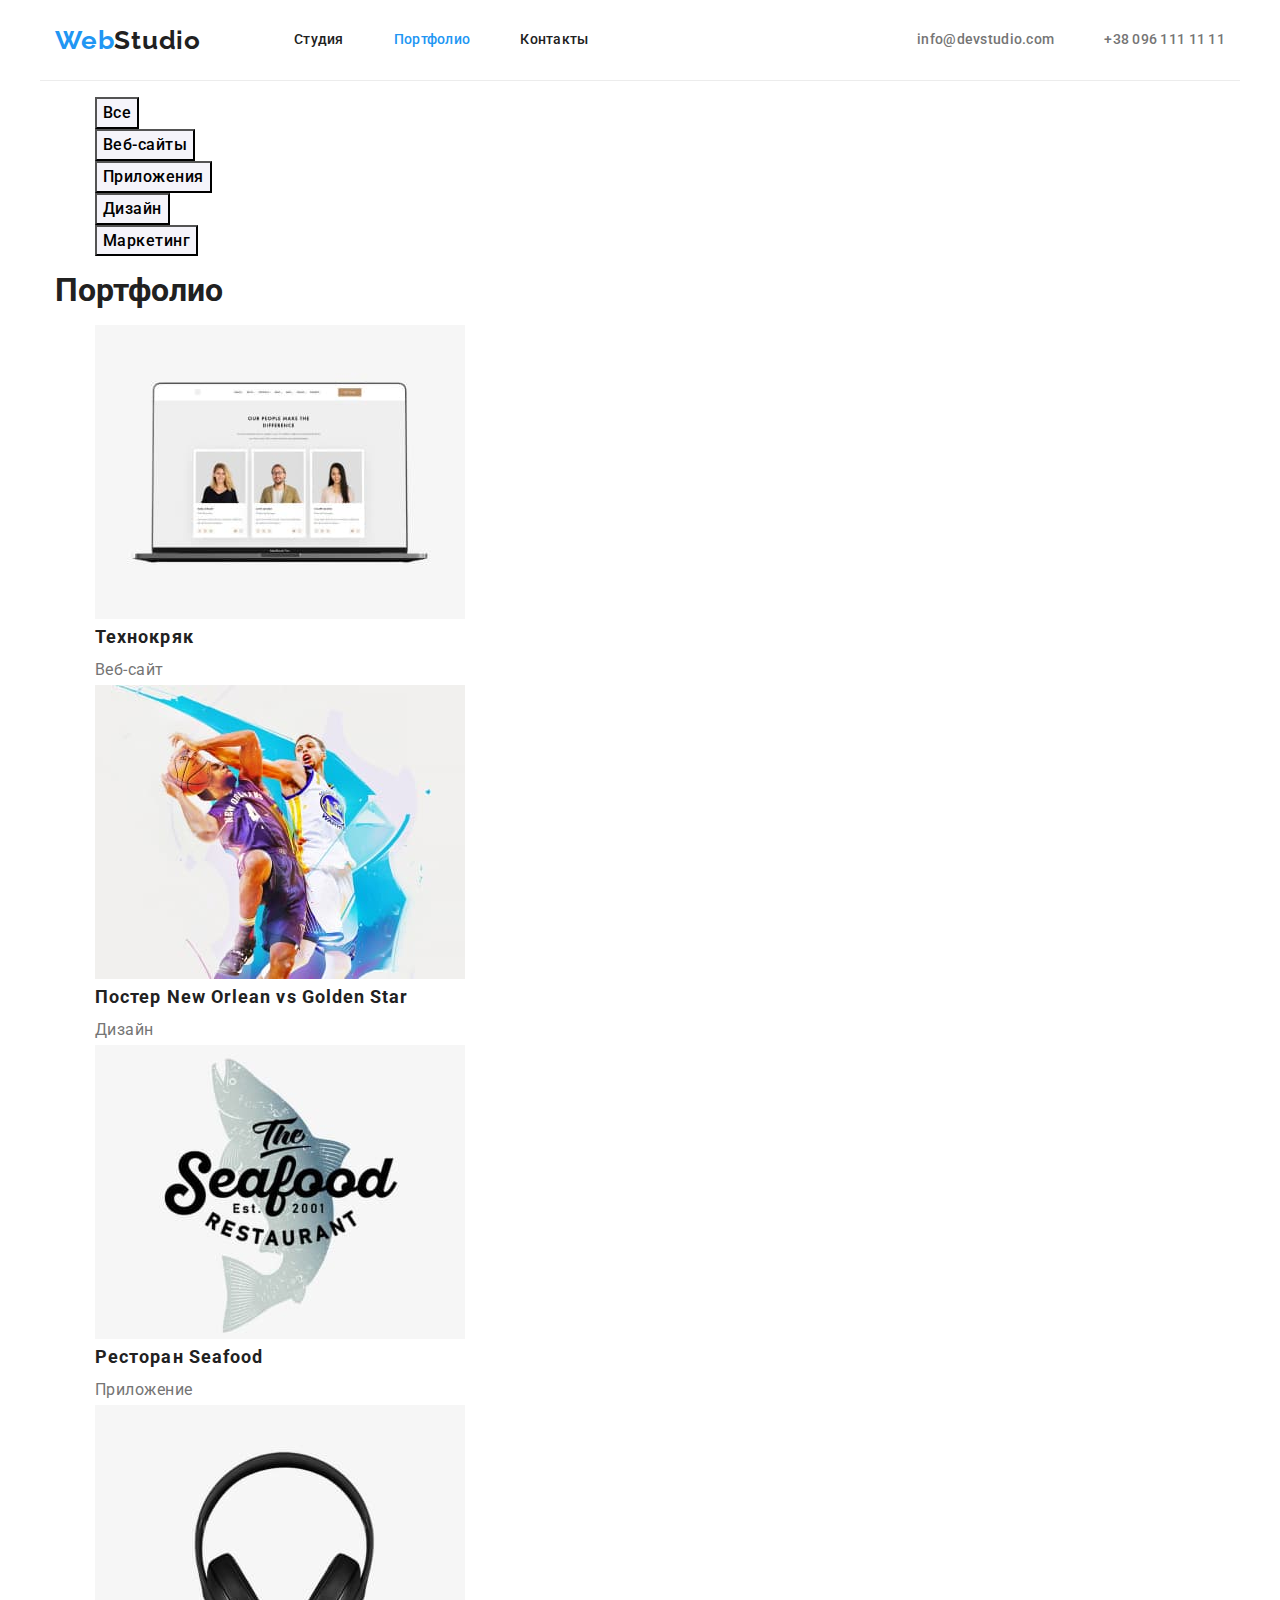
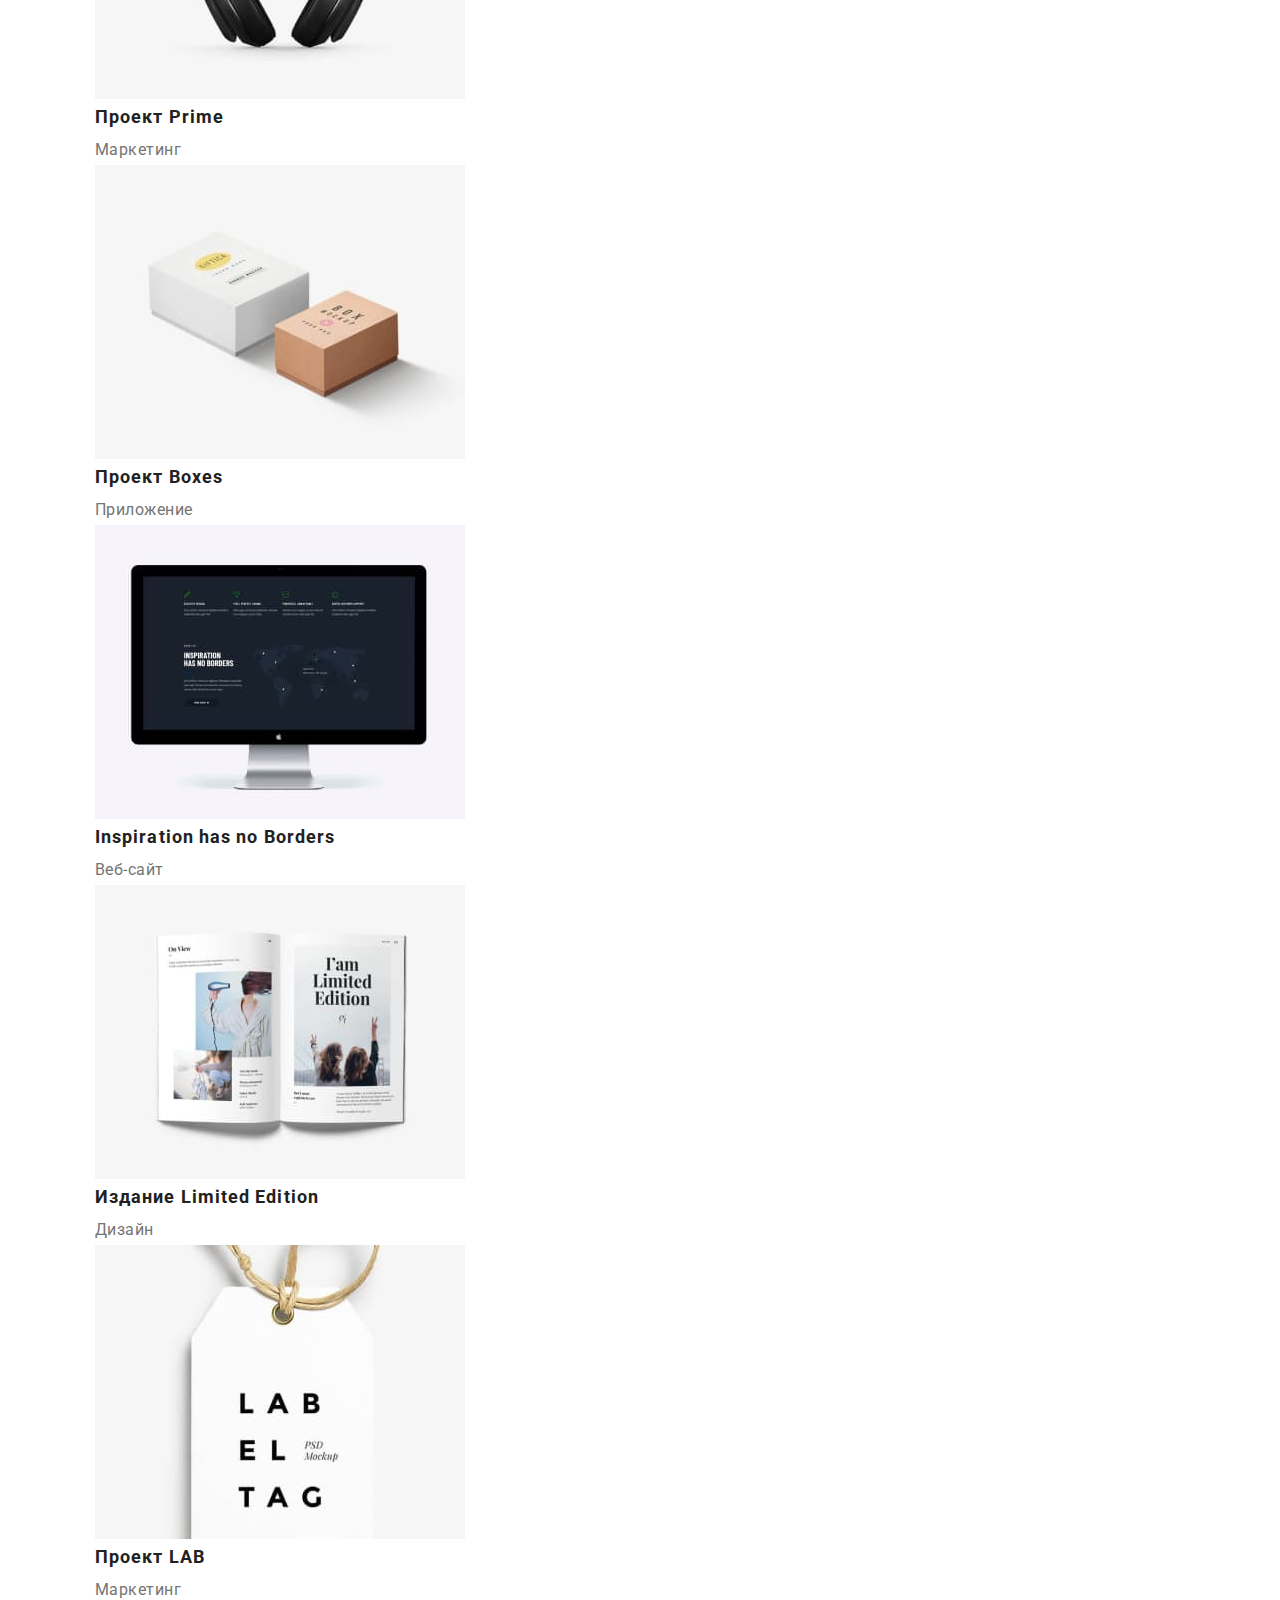
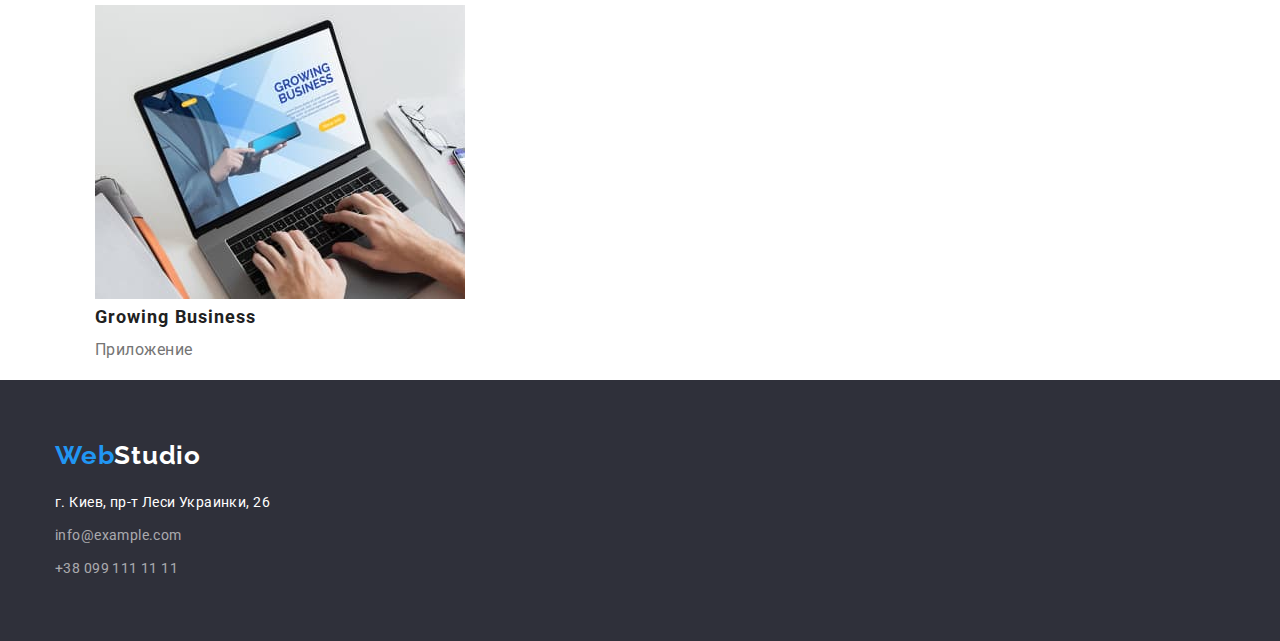
==== portfolio.html @ 615be617 "Start" ====
<!DOCTYPE html>
<html lang="ru">

<head>
    <meta charset="UTF-8">
    <meta http-equiv="X-UA-Compatible" content="IE=edge">
    <meta name="viewport" content="width=device-width, initial-scale=1.0">
    <title>Портфолио</title>
    <link rel="stylesheet" href="https://cdnjs.cloudflare.com/ajax/libs/modern-normalize/1.0.0/modern-normalize.min.css">
    <link href="https://fonts.googleapis.com/css2?family=Raleway:wght@700&family=Roboto:wght@400;500;700;900&display=swap" rel="stylesheet">
    <link rel="stylesheet" href="./css/styles.css">
</head>

<body>
    <!--Навигация-->
    <header>
        <div class="container nav-container">
            <a href="" lang="en" class="logo"><span>Web</span>Studio</a>
            <nav class="site-nav">
                <ul class="site-nav-items">
                    <li class="item"><a class="nav-link" href="./index.html">Студия</a></li>
                    <li class="item"><a class="nav-link current" href="">Портфолио</a></li>
                    <li class="item"><a class="nav-link" href="">Контакты</a></li>
                </ul>
            </nav>
            <ul class="contacts">
                <li class="item"><a class="contacts-link" href="mailto:info@devstudio.com">info@devstudio.com</a></li>
                <li class="item"><a class="contacts-link" href="tel:+380961111111">+38 096 111 11 11</a></li>
            </ul>
        </div>
    </header>
    <main>
        <!-- Портфолио -->
        <section class="portfolio">
            <div class="container">
                <ul>
                    <li><button class="btn-filter" type="button">Все</button></li>
                    <li><button class="btn-filter" type="button">Веб-сайты</button></li>
                    <li><button class="btn-filter" type="button">Приложения</button></li>
                    <li><button class="btn-filter" type="button">Дизайн</button></li>
                    <li><button class="btn-filter" type="button">Маркетинг</button></li>
                </ul>
                <h1 class=".hidden">Портфолио</h1>
                <ul>
                    <li>
                        <a href="">
                            <img src="./images/portfolio/img1.jpg" alt="Технокряк" width="370" height="294">
                            <h2 class="portfolio-title">Технокряк</h2>
                            <p class="portfolio-content">Веб-сайт</p>
                        </a>
                    </li>
                    <li>
                        <a href="">
                            <img src="./images/portfolio/img2.jpg" alt="Постер" width="370" height="294">
                            <h2 class="portfolio-title">Постер <span lang="en">New Orlean vs Golden Star</span></h2>
                            <p class="portfolio-content">Дизайн</p>
                        </a>
                    </li>
                    <li>
                        <a href="">
                            <img src="./images/portfolio/img3.jpg" alt="Ресторан Seafood" width="370" height="294">
                            <h2 class="portfolio-title">Ресторан <span lang="en">Seafood</span></h2>
                            <p class="portfolio-content">Приложение</p>
                        </a>
                    </li>
                    <li>
                        <a href="">
                            <img src="./images/portfolio/img4.jpg" alt="Проект Prime" width="370" height="294">
                            <h2 class="portfolio-title">Проект <span lang="en">Prime</span></h2>
                            <p class="portfolio-content">Маркетинг</p>
                        </a>
                    </li>
                    <li>
                        <a href="">
                            <img src="./images/portfolio/img5.jpg" alt="Проект Boxes" width="370" height="294">
                            <h2 class="portfolio-title">Проект <span lang="en">Boxes</span></h2>
                            <p class="portfolio-content">Приложение</p>
                        </a>
                    </li>
                    <li>
                        <a href="">
                            <img src="./images/portfolio/img6.jpg" alt="Inspiration has no Borders" width="370" height="294">
                            <h2 class="portfolio-title" lang="en">Inspiration has no Borders</h2>
                            <p class="portfolio-content">Веб-сайт</p>
                        </a>
                    </li>
                    <li>
                        <a href="">
                            <img src="./images/portfolio/img7.jpg" alt="Издание Limited Edition" width="370" height="294">
                            <h2 class="portfolio-title">Издание <span lang="en">Limited Edition</span></h2>
                            <p class="portfolio-content">Дизайн</p>
                        </a>
                    </li>
                    <li>
                        <a href="">
                            <img src="./images/portfolio/img8.jpg" alt="Проект LAB" width="370" height="294">
                            <h2 class="portfolio-title">Проект <span lang="en">LAB</span></h2>
                            <p class="portfolio-content">Маркетинг</p>
                        </a>
                    </li>
                    <li>
                        <a href="">
                            <img src="./images/portfolio/img9.jpg" alt="Growing Business" width="370" height="294">
                            <h2 class="portfolio-title" lang="en">Growing Business</h2>
                            <p class="portfolio-content">Приложение</p>
                        </a>
                    </li>
                </ul>
            </div>
        </section>
    </main>
    <footer class="footer">
        <div class="container footer-container">
            <a href="" lang="en" class="logo footer-logo"><span>Web</span>Studio</a>
            <address class="address">
            <ul class="address-items">
                <li class="item"><a class="map-link" href="https://goo.gl/maps/Ut2xwaLdVSmV2iXo9" target="_blank" rel="noreferrer noopener">г. Киев, пр-т Леси Украинки, 26</a></li>
                <li class="item"><a class="contacts" href="mailto:info@example.com">info@example.com</a></li>
                <li class="item"><a class="contacts" href="tel:+380991111111">+38 099 111 11 11</a></li>
            </ul>
        </address>
        </div>
    </footer>
</body>

</html>
---- css/styles.css ----
:root {
    --main-color: #212121;
    --second-color: #757575;
    --hover-color: #2196F3;
}


/* Студия */

body {
    font-family: 'roboto', sans-serif;
    color: var(--main-color);
}

ul {
    list-style: none;
}

a {
    color: inherit;
    text-decoration: none;
}

h1,
h2,
h3,
h4,
h5,
h6,
p {
    margin: 0;
}

img {
    display: block;
    max-width: 100%;
    height: auto;
}

.hidden {
    position: absolute;
    width: 1px;
    height: 1px;
    margin: -1px;
    border: 0;
    padding: 0;
    white-space: nowrap;
    clip-path: inset(100%);
    clip: rect(0 0 0 0);
    overflow: hidden;
}


/* Разметка */

.container {
    width: 1200px;
    padding: 0 15px;
    margin: 0 auto;
}


/* Разметка навигации */

.nav-container {
    display: flex;
    align-items: center;
    border-bottom: 1px solid #ECECEC;
}

.site-nav-items {
    display: flex;
    margin: 0px 0px 0px 93px;
    padding: 0;
}

.nav-link,
.contacts-link {
    padding: 32px 0px 32px 0px;
    display: block;
}

.site-nav-items .item:not(:last-child) {
    margin-right: 50px;
}

.contacts {
    display: flex;
    margin: 0px 0px 0px auto;
    padding: 0;
}

.contacts .item:not(:last-child) {
    margin-right: 50px;
}


/* разметка "Особенности" */

.features-items {
    display: flex;
    padding: 94px 0px 94px 0px;
    margin: 0;
}

.features-items>.item:not(:last-child) {
    margin-right: 30px;
}

.features-items>.item {
    width: 270px;
}


/* чем мы занимаемся */

.what-doing-title {
    margin-bottom: 50px;
}

.what-doing-items {
    display: flex;
    padding: 0 0px 94px 0px;
    margin: 0;
}

.what-doing-items .item:not(:last-child) {
    margin-right: 30px;
}


/* Наша команда */

.our-team-main-title {
    margin-bottom: 50px;
}

.our-team-container {
    padding: 94px 0px;
}

.our-team-items {
    display: flex;
    padding-left: 15px;
    margin: 0;
}

.our-team-items .item {
    box-shadow: 0px 1px 3px rgba(0, 0, 0, 0.12), 0px 1px 1px rgba(0, 0, 0, 0.14), 0px 2px 1px rgba(0, 0, 0, 0.2);
    border-radius: 0px 0px 4px 4px;
    text-align: center;
    padding-bottom: 30px;
}

.our-team-items .item:not(:last-child) {
    margin-right: 30px;
}

.our-team-items .our-team-title {
    margin-top: 30px;
    margin-bottom: 10px;
}


/* Футер */

.footer-container {
    padding: 60px 15px;
}

.address-items {
    padding: 0;
    margin-top: 20px;
    margin-bottom: 0px;
}

.address-items .item:not(:last-child) {
    margin-bottom: 9px;
}


/* Логотип */

.logo {
    font-family: 'Raleway', sans-serif;
    font-weight: 700;
    font-size: 26px;
    line-height: 1.19;
    letter-spacing: 0.03em;
}

.logo>span {
    color: var(--hover-color);
}


/* Навигация */

.current {
    color: var(--hover-color);
}

.site-nav .nav-link,
.contacts .contacts-link {
    font-weight: 500;
    font-size: 14px;
    line-height: 1.14;
    letter-spacing: 0.02em;
}

.site-nav .nav-link:hover,
.contacts .contacts-link:hover,
.site-nav .nav-link:focus,
.contacts .contacts-link:focus {
    color: var(--hover-color);
}

.contacts {
    color: var(--second-color);
}


/* Уникальный Контент */


/* Герой */

.hero {
    background-color: #2F303A;
    text-align: center;
    padding: 200px 0px 210px 0px;
}

.hero .hero-title {
    color: #ffffff;
    font-weight: 900;
    font-size: 44px;
    line-height: 1.36;
    text-align: center;
    letter-spacing: 0.06em;
    text-transform: uppercase;
    text-align: center;
    padding: 0px 237px;
    margin-bottom: 30px;
}

.hero .btn {
    display: inline-block;
    color: #ffffff;
    background-color: var(--hover-color);
    font-weight: 700;
    font-size: 16px;
    line-height: 1.87;
    padding: 10px 30px;
    min-width: 200px;
    max-height: 50px;
    border-radius: 4px;
    cursor: pointer;
}


/* Особенности */

.features .features-title {
    font-style: normal;
    font-weight: 700;
    font-size: 14px;
    line-height: 1.14;
    letter-spacing: 0.03em;
    text-transform: uppercase;
    margin-bottom: 10px;
}

.features .features-content {
    color: var(--second-color);
    font-weight: 400;
    font-size: 14px;
    line-height: 1.71;
    letter-spacing: 0.03em;
}


/* Чем мы занимаемся */

.what-doing .what-doing-title {
    font-weight: 700;
    font-size: 36px;
    line-height: 1.16;
    text-align: center;
    letter-spacing: 0.03em;
}


/* Наша команда */

.our-team {
    background-color: #F5F4FA;
}

.our-team .our-team-main-title {
    font-weight: 700;
    font-size: 36px;
    line-height: 1.16;
    text-align: center;
    letter-spacing: 0.03em;
}

.our-team .our-team-title {
    font-weight: 500;
    font-size: 16px;
    line-height: 1.18;
    letter-spacing: 0.03em;
}

.our-team .our-team-content {
    color: var(--second-color);
    font-weight: 400;
    font-size: 16px;
    line-height: 1.18;
    letter-spacing: 0.03em;
}


/* Футер */


/* Адресс */

.address {
    font-style: normal;
}

.footer .footer-logo {
    color: #ffffff;
}

.footer {
    background-color: #2F303A;
}

.address .map-link {
    color: #ffffff;
    font-weight: 400;
    font-size: 14px;
    line-height: 1.71;
    letter-spacing: 0.03em;
}

.address .contacts {
    color: rgba(255, 255, 255, 0.6);
    font-weight: 400;
    font-size: 14px;
    line-height: 1.71;
    letter-spacing: 0.03em;
}

.address .contacts:hover {
    color: var(--hover-color);
}


/* Портфолио */


/* Уникальный Контент */

.portfolio .btn-filter {
    background-color: #F5F4FA;
    font-weight: 500;
    font-size: 16px;
    line-height: 1.62;
    letter-spacing: 0.03em;
}

.portfolio .btn-filter:hover {
    color: #ffffff;
    background-color: var(--hover-color);
}

.portfolio .portfolio-title {
    font-style: normal;
    font-weight: 700;
    font-size: 18px;
    line-height: 2;
    letter-spacing: 0.06em;
}

.portfolio .portfolio-content {
    color: var(--second-color);
    font-weight: 400;
    font-size: 16px;
    line-height: 1.87;
    letter-spacing: 0.03em;
}
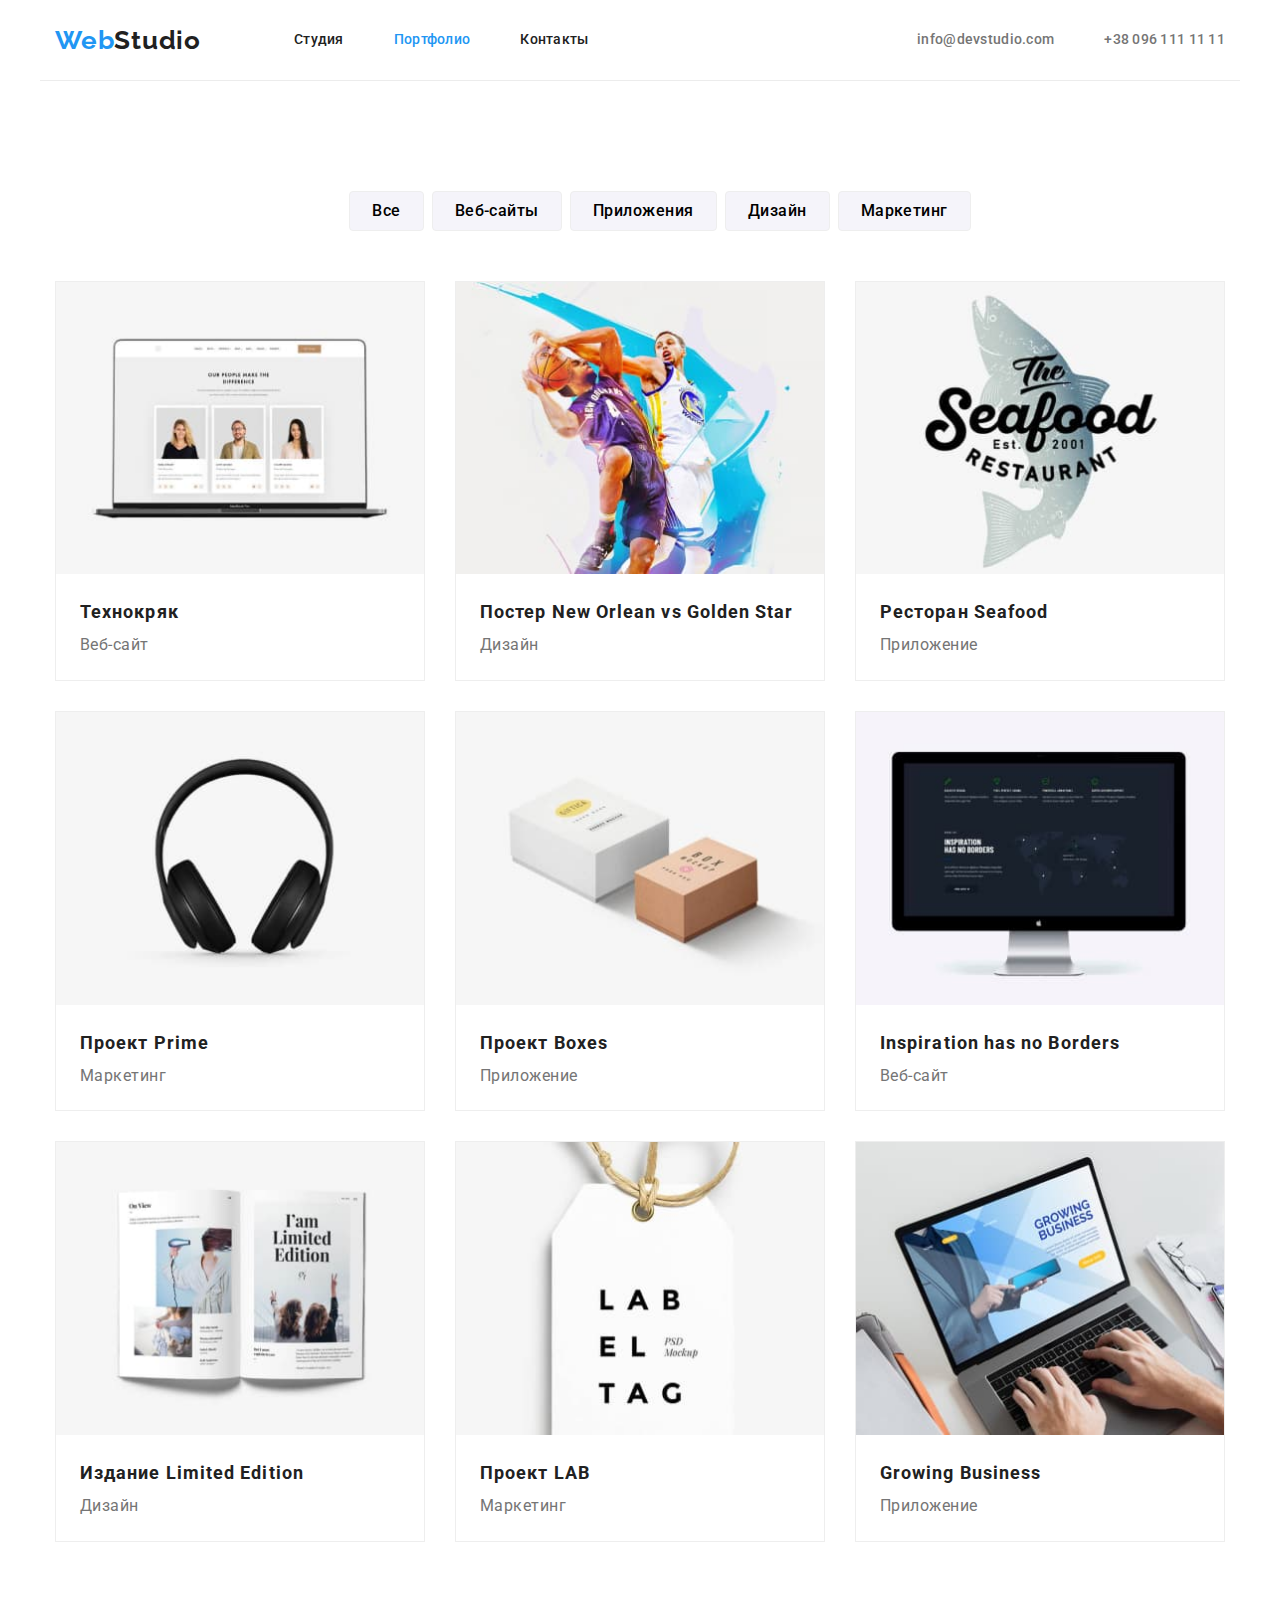
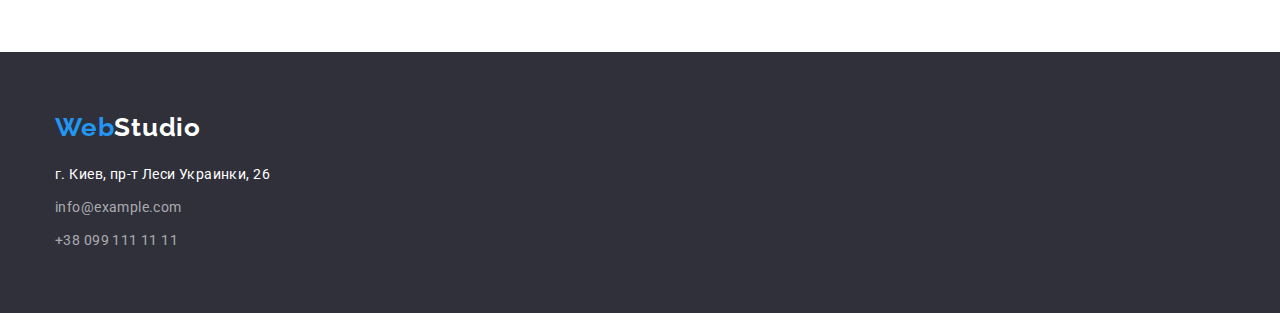
==== commit efd59d35: "commit" ====
--- a/portfolio.html
+++ b/portfolio.html
@@ -31,83 +31,106 @@
     </header>
     <main>
         <!-- Портфолио -->
-        <section class="portfolio">
-            <div class="container">
-                <ul>
-                    <li><button class="btn-filter" type="button">Все</button></li>
-                    <li><button class="btn-filter" type="button">Веб-сайты</button></li>
-                    <li><button class="btn-filter" type="button">Приложения</button></li>
-                    <li><button class="btn-filter" type="button">Дизайн</button></li>
-                    <li><button class="btn-filter" type="button">Маркетинг</button></li>
-                </ul>
-                <h1 class=".hidden">Портфолио</h1>
-                <ul>
-                    <li>
-                        <a href="">
-                            <img src="./images/portfolio/img1.jpg" alt="Технокряк" width="370" height="294">
-                            <h2 class="portfolio-title">Технокряк</h2>
-                            <p class="portfolio-content">Веб-сайт</p>
-                        </a>
-                    </li>
-                    <li>
-                        <a href="">
-                            <img src="./images/portfolio/img2.jpg" alt="Постер" width="370" height="294">
-                            <h2 class="portfolio-title">Постер <span lang="en">New Orlean vs Golden Star</span></h2>
-                            <p class="portfolio-content">Дизайн</p>
-                        </a>
-                    </li>
-                    <li>
-                        <a href="">
-                            <img src="./images/portfolio/img3.jpg" alt="Ресторан Seafood" width="370" height="294">
-                            <h2 class="portfolio-title">Ресторан <span lang="en">Seafood</span></h2>
-                            <p class="portfolio-content">Приложение</p>
-                        </a>
-                    </li>
-                    <li>
-                        <a href="">
-                            <img src="./images/portfolio/img4.jpg" alt="Проект Prime" width="370" height="294">
-                            <h2 class="portfolio-title">Проект <span lang="en">Prime</span></h2>
-                            <p class="portfolio-content">Маркетинг</p>
-                        </a>
-                    </li>
-                    <li>
-                        <a href="">
-                            <img src="./images/portfolio/img5.jpg" alt="Проект Boxes" width="370" height="294">
-                            <h2 class="portfolio-title">Проект <span lang="en">Boxes</span></h2>
-                            <p class="portfolio-content">Приложение</p>
-                        </a>
-                    </li>
-                    <li>
-                        <a href="">
-                            <img src="./images/portfolio/img6.jpg" alt="Inspiration has no Borders" width="370" height="294">
-                            <h2 class="portfolio-title" lang="en">Inspiration has no Borders</h2>
-                            <p class="portfolio-content">Веб-сайт</p>
-                        </a>
-                    </li>
-                    <li>
-                        <a href="">
-                            <img src="./images/portfolio/img7.jpg" alt="Издание Limited Edition" width="370" height="294">
-                            <h2 class="portfolio-title">Издание <span lang="en">Limited Edition</span></h2>
-                            <p class="portfolio-content">Дизайн</p>
-                        </a>
-                    </li>
-                    <li>
-                        <a href="">
-                            <img src="./images/portfolio/img8.jpg" alt="Проект LAB" width="370" height="294">
-                            <h2 class="portfolio-title">Проект <span lang="en">LAB</span></h2>
-                            <p class="portfolio-content">Маркетинг</p>
-                        </a>
-                    </li>
-                    <li>
-                        <a href="">
-                            <img src="./images/portfolio/img9.jpg" alt="Growing Business" width="370" height="294">
-                            <h2 class="portfolio-title" lang="en">Growing Business</h2>
-                            <p class="portfolio-content">Приложение</p>
-                        </a>
-                    </li>
-                </ul>
-            </div>
-        </section>
+        <div class="container container-portfolio">
+            <section class="portfolio">
+                <div class="container">
+                    <div class="filter-container">
+                        <ul class="filter">
+                            <li class="item"><button class="btn-filter" type="button">Все</button></li>
+                            <li class="item"><button class="btn-filter" type="button">Веб-сайты</button></li>
+                            <li class="item"><button class="btn-filter" type="button">Приложения</button></li>
+                            <li class="item"><button class="btn-filter" type="button">Дизайн</button></li>
+                            <li class="item"><button class="btn-filter" type="button">Маркетинг</button></li>
+                        </ul>
+                    </div>
+                    <h1 class="hidden">Портфолио</h1>
+                    <ul class="portfolio-items">
+                        <li class="item">
+                            <a href="">
+                                <img src="./images/portfolio/img1.jpg" alt="Технокряк" width="370" height="294">
+                                <div class="item-content">
+                                    <h2 class="portfolio-title">Технокряк</h2>
+                                    <p class="portfolio-content">Веб-сайт</p>
+                                </div>
+                            </a>
+                        </li>
+                        <li class="item">
+                            <a href="">
+                                <img src="./images/portfolio/img2.jpg" alt="Постер" width="370" height="294">
+                                <div class="item-content">
+                                    <h2 class="portfolio-title">Постер <span lang="en">New Orlean vs Golden Star</span></h2>
+                                    <p class="portfolio-content">Дизайн</p>
+                                </div>
+                            </a>
+                        </li>
+                        <li class="item">
+                            <a href="">
+                                <img src="./images/portfolio/img3.jpg" alt="Ресторан Seafood" width="370" height="294">
+                                <div class="item-content">
+                                    <h2 class="portfolio-title">Ресторан <span lang="en">Seafood</span></h2>
+                                    <p class="portfolio-content">Приложение</p>
+                                </div>
+                            </a>
+                        </li>
+                        <li class="item">
+                            <a href="">
+                                <img src="./images/portfolio/img4.jpg" alt="Проект Prime" width="370" height="294">
+                                <div class="item-content">
+                                    <h2 class="portfolio-title">Проект <span lang="en">Prime</span></h2>
+                                    <p class="portfolio-content">Маркетинг</p>
+                                </div>
+                            </a>
+                        </li>
+                        <li class="item">
+                            <a href="">
+                                <img src="./images/portfolio/img5.jpg" alt="Проект Boxes" width="370" height="294">
+                                <div class="item-content">
+                                    <h2 class="portfolio-title">Проект <span lang="en">Boxes</span></h2>
+                                    <p class="portfolio-content">Приложение</p>
+                                </div>
+                            </a>
+                        </li>
+                        <li class="item">
+                            <a href="">
+                                <img src="./images/portfolio/img6.jpg" alt="Inspiration has no Borders" width="370" height="294">
+                                <div class="item-content">
+                                    <h2 class="portfolio-title" lang="en">Inspiration has no Borders</h2>
+                                    <p class="portfolio-content">Веб-сайт</p>
+                                </div>
+                            </a>
+                        </li>
+                        <li class="item">
+                            <a href="">
+                                <img src="./images/portfolio/img7.jpg" alt="Издание Limited Edition" width="370" height="294">
+                                <div class="item-content">
+                                    <h2 class="portfolio-title">Издание <span lang="en">Limited Edition</span></h2>
+                                    <p class="portfolio-content">Дизайн</p>
+                                </div>
+                            </a>
+                        </li>
+                        <li class="item">
+                            <a href="">
+                                <img src="./images/portfolio/img8.jpg" alt="Проект LAB" width="370" height="294">
+                                <div class="item-content">
+
+                                    <h2 class="portfolio-title">Проект <span lang="en">LAB</span></h2>
+                                    <p class="portfolio-content">Маркетинг</p>
+                                </div>
+                            </a>
+                        </li>
+                        <li class="item">
+                            <a href="">
+                                <img src="./images/portfolio/img9.jpg" alt="Growing Business" width="370" height="294">
+                                <div class="item-content">
+                                    <h2 class="portfolio-title" lang="en">Growing Business</h2>
+                                    <p class="portfolio-content">Приложение</p>
+                                </div>
+                            </a>
+                        </li>
+                    </ul>
+                </div>
+            </section>
+        </div>
     </main>
     <footer class="footer">
         <div class="container footer-container">
--- a/css/styles.css
+++ b/css/styles.css
@@ -2,6 +2,7 @@
     --main-color: #212121;
     --second-color: #757575;
     --hover-color: #2196F3;
+    --additional-color: #ffffff;
 }
 
 
@@ -51,7 +52,7 @@
 }
 
 
-/* Разметка */
+/* Позиционирование */
 
 .container {
     width: 1200px;
@@ -150,6 +151,7 @@
     border-radius: 0px 0px 4px 4px;
     text-align: center;
     padding-bottom: 30px;
+    background-color: var(--additional-color);
 }
 
 .our-team-items .item:not(:last-child) {
@@ -177,6 +179,45 @@
 .address-items .item:not(:last-child) {
     margin-bottom: 9px;
 }
+
+
+/* Портфолио */
+
+.container-portfolio {
+    padding: 94px 0px;
+}
+
+.portfolio-items {
+    display: flex;
+    flex-wrap: wrap;
+    padding: 0;
+    margin-top: -30px;
+    margin-left: -30px;
+}
+
+.portfolio-items .item {
+    flex-basis: calc(100%/3 - 30px);
+    margin-top: 30px;
+    margin-left: 30px;
+    border: 1px solid #EEEEEE;
+}
+
+.portfolio-items .item-content {
+    padding: 20px 24px;
+}
+
+.filter {
+    display: flex;
+    justify-content: center;
+    margin-bottom: 50px;
+}
+
+.filter .item:not(:last-child) {
+    margin-right: 8px;
+}
+
+
+/* Разметка */
 
 
 /* Логотип */
@@ -232,7 +273,7 @@
 }
 
 .hero .hero-title {
-    color: #ffffff;
+    color: var(--additional-color);
     font-weight: 900;
     font-size: 44px;
     line-height: 1.36;
@@ -246,7 +287,7 @@
 
 .hero .btn {
     display: inline-block;
-    color: #ffffff;
+    color: var(--additional-color);
     background-color: var(--hover-color);
     font-weight: 700;
     font-size: 16px;
@@ -331,7 +372,7 @@
 }
 
 .footer .footer-logo {
-    color: #ffffff;
+    color: var(--additional-color);
 }
 
 .footer {
@@ -339,7 +380,7 @@
 }
 
 .address .map-link {
-    color: #ffffff;
+    color: var(--additional-color);
     font-weight: 400;
     font-size: 14px;
     line-height: 1.71;
@@ -370,10 +411,15 @@
     font-size: 16px;
     line-height: 1.62;
     letter-spacing: 0.03em;
+    border: 1px solid #EEEEEE;
+    text-align: center;
+    cursor: pointer;
+    border-radius: 4px;
+    padding: 6px 22px;
 }
 
 .portfolio .btn-filter:hover {
-    color: #ffffff;
+    color: var(--additional-color);
     background-color: var(--hover-color);
 }
 
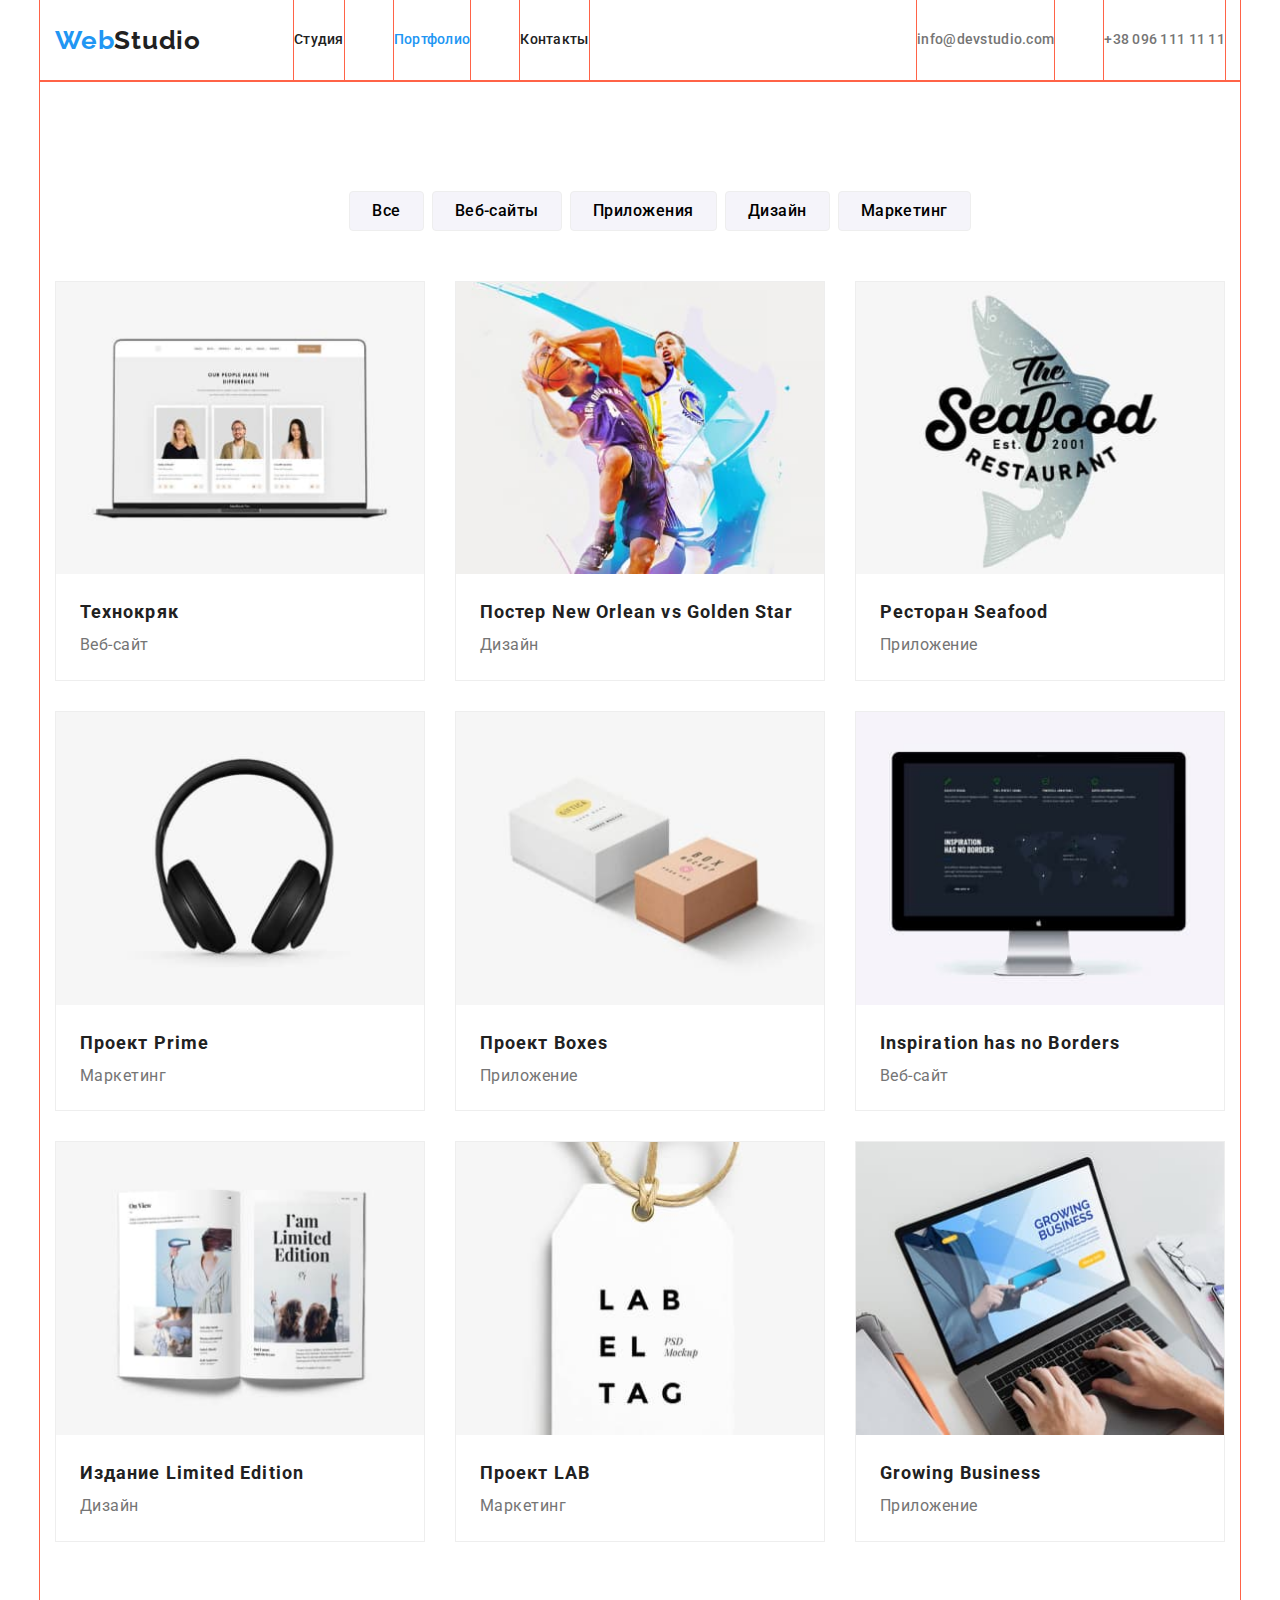
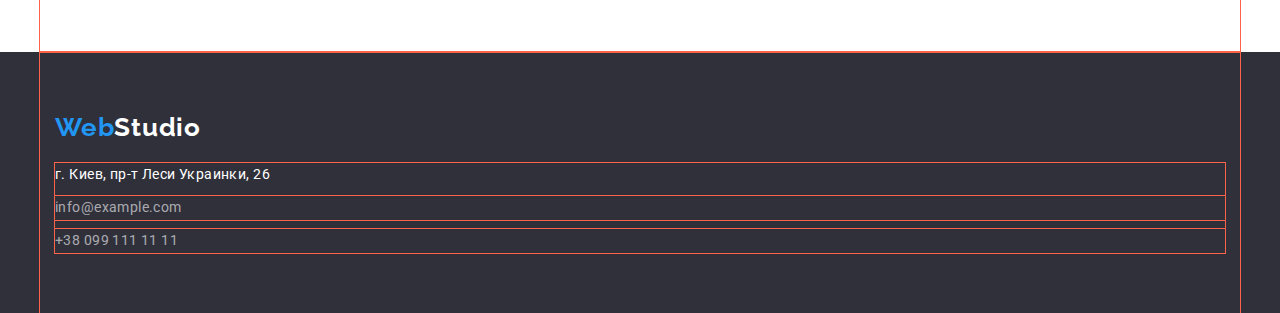
==== commit 77a7322a: "Правки разметки, добавлен класс section" ====
--- a/portfolio.html
+++ b/portfolio.html
@@ -32,104 +32,103 @@
     <main>
         <!-- Портфолио -->
         <div class="container container-portfolio">
-            <section class="portfolio">
-                <div class="container">
-                    <div class="filter-container">
-                        <ul class="filter">
-                            <li class="item"><button class="btn-filter" type="button">Все</button></li>
-                            <li class="item"><button class="btn-filter" type="button">Веб-сайты</button></li>
-                            <li class="item"><button class="btn-filter" type="button">Приложения</button></li>
-                            <li class="item"><button class="btn-filter" type="button">Дизайн</button></li>
-                            <li class="item"><button class="btn-filter" type="button">Маркетинг</button></li>
-                        </ul>
-                    </div>
-                    <h1 class="hidden">Портфолио</h1>
-                    <ul class="portfolio-items">
-                        <li class="item">
-                            <a href="">
-                                <img src="./images/portfolio/img1.jpg" alt="Технокряк" width="370" height="294">
-                                <div class="item-content">
-                                    <h2 class="portfolio-title">Технокряк</h2>
-                                    <p class="portfolio-content">Веб-сайт</p>
-                                </div>
-                            </a>
-                        </li>
-                        <li class="item">
-                            <a href="">
-                                <img src="./images/portfolio/img2.jpg" alt="Постер" width="370" height="294">
-                                <div class="item-content">
-                                    <h2 class="portfolio-title">Постер <span lang="en">New Orlean vs Golden Star</span></h2>
-                                    <p class="portfolio-content">Дизайн</p>
-                                </div>
-                            </a>
-                        </li>
-                        <li class="item">
-                            <a href="">
-                                <img src="./images/portfolio/img3.jpg" alt="Ресторан Seafood" width="370" height="294">
-                                <div class="item-content">
-                                    <h2 class="portfolio-title">Ресторан <span lang="en">Seafood</span></h2>
-                                    <p class="portfolio-content">Приложение</p>
-                                </div>
-                            </a>
-                        </li>
-                        <li class="item">
-                            <a href="">
-                                <img src="./images/portfolio/img4.jpg" alt="Проект Prime" width="370" height="294">
-                                <div class="item-content">
-                                    <h2 class="portfolio-title">Проект <span lang="en">Prime</span></h2>
-                                    <p class="portfolio-content">Маркетинг</p>
-                                </div>
-                            </a>
-                        </li>
-                        <li class="item">
-                            <a href="">
-                                <img src="./images/portfolio/img5.jpg" alt="Проект Boxes" width="370" height="294">
-                                <div class="item-content">
-                                    <h2 class="portfolio-title">Проект <span lang="en">Boxes</span></h2>
-                                    <p class="portfolio-content">Приложение</p>
-                                </div>
-                            </a>
-                        </li>
-                        <li class="item">
-                            <a href="">
-                                <img src="./images/portfolio/img6.jpg" alt="Inspiration has no Borders" width="370" height="294">
-                                <div class="item-content">
-                                    <h2 class="portfolio-title" lang="en">Inspiration has no Borders</h2>
-                                    <p class="portfolio-content">Веб-сайт</p>
-                                </div>
-                            </a>
-                        </li>
-                        <li class="item">
-                            <a href="">
-                                <img src="./images/portfolio/img7.jpg" alt="Издание Limited Edition" width="370" height="294">
-                                <div class="item-content">
-                                    <h2 class="portfolio-title">Издание <span lang="en">Limited Edition</span></h2>
-                                    <p class="portfolio-content">Дизайн</p>
-                                </div>
-                            </a>
-                        </li>
-                        <li class="item">
-                            <a href="">
-                                <img src="./images/portfolio/img8.jpg" alt="Проект LAB" width="370" height="294">
-                                <div class="item-content">
-
-                                    <h2 class="portfolio-title">Проект <span lang="en">LAB</span></h2>
-                                    <p class="portfolio-content">Маркетинг</p>
-                                </div>
-                            </a>
-                        </li>
-                        <li class="item">
-                            <a href="">
-                                <img src="./images/portfolio/img9.jpg" alt="Growing Business" width="370" height="294">
-                                <div class="item-content">
-                                    <h2 class="portfolio-title" lang="en">Growing Business</h2>
-                                    <p class="portfolio-content">Приложение</p>
-                                </div>
-                            </a>
-                        </li>
+            <section class="portfolio section">
+                <div class="filter-container">
+                    <ul class="filter">
+                        <li class="item"><button class="btn-filter" type="button">Все</button></li>
+                        <li class="item"><button class="btn-filter" type="button">Веб-сайты</button></li>
+                        <li class="item"><button class="btn-filter" type="button">Приложения</button></li>
+                        <li class="item"><button class="btn-filter" type="button">Дизайн</button></li>
+                        <li class="item"><button class="btn-filter" type="button">Маркетинг</button></li>
                     </ul>
                 </div>
-            </section>
+                <h1 class="hidden">Портфолио</h1>
+                <ul class="portfolio-items">
+                    <li class="item">
+                        <a href="">
+                            <img src="./images/portfolio/img1.jpg" alt="Технокряк" width="370" height="294">
+                            <div class="item-content">
+                                <h2 class="portfolio-title">Технокряк</h2>
+                                <p class="portfolio-content">Веб-сайт</p>
+                            </div>
+                        </a>
+                    </li>
+                    <li class="item">
+                        <a href="">
+                            <img src="./images/portfolio/img2.jpg" alt="Постер" width="370" height="294">
+                            <div class="item-content">
+                                <h2 class="portfolio-title">Постер <span lang="en">New Orlean vs Golden Star</span></h2>
+                                <p class="portfolio-content">Дизайн</p>
+                            </div>
+                        </a>
+                    </li>
+                    <li class="item">
+                        <a href="">
+                            <img src="./images/portfolio/img3.jpg" alt="Ресторан Seafood" width="370" height="294">
+                            <div class="item-content">
+                                <h2 class="portfolio-title">Ресторан <span lang="en">Seafood</span></h2>
+                                <p class="portfolio-content">Приложение</p>
+                            </div>
+                        </a>
+                    </li>
+                    <li class="item">
+                        <a href="">
+                            <img src="./images/portfolio/img4.jpg" alt="Проект Prime" width="370" height="294">
+                            <div class="item-content">
+                                <h2 class="portfolio-title">Проект <span lang="en">Prime</span></h2>
+                                <p class="portfolio-content">Маркетинг</p>
+                            </div>
+                        </a>
+                    </li>
+                    <li class="item">
+                        <a href="">
+                            <img src="./images/portfolio/img5.jpg" alt="Проект Boxes" width="370" height="294">
+                            <div class="item-content">
+                                <h2 class="portfolio-title">Проект <span lang="en">Boxes</span></h2>
+                                <p class="portfolio-content">Приложение</p>
+                            </div>
+                        </a>
+                    </li>
+                    <li class="item">
+                        <a href="">
+                            <img src="./images/portfolio/img6.jpg" alt="Inspiration has no Borders" width="370" height="294">
+                            <div class="item-content">
+                                <h2 class="portfolio-title" lang="en">Inspiration has no Borders</h2>
+                                <p class="portfolio-content">Веб-сайт</p>
+                            </div>
+                        </a>
+                    </li>
+                    <li class="item">
+                        <a href="">
+                            <img src="./images/portfolio/img7.jpg" alt="Издание Limited Edition" width="370" height="294">
+                            <div class="item-content">
+                                <h2 class="portfolio-title">Издание <span lang="en">Limited Edition</span></h2>
+                                <p class="portfolio-content">Дизайн</p>
+                            </div>
+                        </a>
+                    </li>
+                    <li class="item">
+                        <a href="">
+                            <img src="./images/portfolio/img8.jpg" alt="Проект LAB" width="370" height="294">
+                            <div class="item-content">
+
+                                <h2 class="portfolio-title">Проект <span lang="en">LAB</span></h2>
+                                <p class="portfolio-content">Маркетинг</p>
+                            </div>
+                        </a>
+                    </li>
+                    <li class="item">
+                        <a href="">
+                            <img src="./images/portfolio/img9.jpg" alt="Growing Business" width="370" height="294">
+                            <div class="item-content">
+                                <h2 class="portfolio-title" lang="en">Growing Business</h2>
+                                <p class="portfolio-content">Приложение</p>
+                            </div>
+                        </a>
+                    </li>
+                </ul>
+        </div>
+        </section>
         </div>
     </main>
     <footer class="footer">
--- a/css/styles.css
+++ b/css/styles.css
@@ -51,6 +51,10 @@
     overflow: hidden;
 }
 
+.section {
+    padding: 94px 0px;
+}
+
 
 /* Позиционирование */
 
@@ -58,6 +62,7 @@
     width: 1200px;
     padding: 0 15px;
     margin: 0 auto;
+    outline: 1px solid tomato;
 }
 
 
@@ -67,18 +72,21 @@
     display: flex;
     align-items: center;
     border-bottom: 1px solid #ECECEC;
+    outline: 1px solid tomato;
 }
 
 .site-nav-items {
     display: flex;
     margin: 0px 0px 0px 93px;
     padding: 0;
+    outline: 1px solid tomato;
 }
 
 .nav-link,
 .contacts-link {
     padding: 32px 0px 32px 0px;
     display: block;
+    outline: 1px solid tomato;
 }
 
 .site-nav-items .item:not(:last-child) {
@@ -89,6 +97,7 @@
     display: flex;
     margin: 0px 0px 0px auto;
     padding: 0;
+    outline: 1px solid tomato;
 }
 
 .contacts .item:not(:last-child) {
@@ -100,8 +109,9 @@
 
 .features-items {
     display: flex;
-    padding: 94px 0px 94px 0px;
     margin: 0;
+    outline: 1px solid tomato;
+    padding-left: 0;
 }
 
 .features-items>.item:not(:last-child) {
@@ -110,6 +120,7 @@
 
 .features-items>.item {
     width: 270px;
+    outline: 1px solid tomato;
 }
 
 
@@ -117,12 +128,14 @@
 
 .what-doing-title {
     margin-bottom: 50px;
+    outline: 1px solid tomato;
 }
 
 .what-doing-items {
     display: flex;
-    padding: 0 0px 94px 0px;
+    padding: 0px 0px 94px 0px;
     margin: 0;
+    outline: 1px solid tomato;
 }
 
 .what-doing-items .item:not(:last-child) {
@@ -134,16 +147,14 @@
 
 .our-team-main-title {
     margin-bottom: 50px;
-}
-
-.our-team-container {
-    padding: 94px 0px;
+    outline: 1px solid tomato;
 }
 
 .our-team-items {
     display: flex;
-    padding-left: 15px;
+    padding-left: 0px;
     margin: 0;
+    outline: 1px solid tomato;
 }
 
 .our-team-items .item {
@@ -152,6 +163,7 @@
     text-align: center;
     padding-bottom: 30px;
     background-color: var(--additional-color);
+    outline: 1px solid tomato;
 }
 
 .our-team-items .item:not(:last-child) {
@@ -161,6 +173,7 @@
 .our-team-items .our-team-title {
     margin-top: 30px;
     margin-bottom: 10px;
+    outline: 1px solid tomato;
 }
 
 
@@ -168,12 +181,14 @@
 
 .footer-container {
     padding: 60px 15px;
+    outline: 1px solid tomato;
 }
 
 .address-items {
     padding: 0;
     margin-top: 20px;
     margin-bottom: 0px;
+    outline: 1px solid tomato;
 }
 
 .address-items .item:not(:last-child) {
@@ -182,10 +197,6 @@
 
 
 /* Портфолио */
-
-.container-portfolio {
-    padding: 94px 0px;
-}
 
 .portfolio-items {
     display: flex;
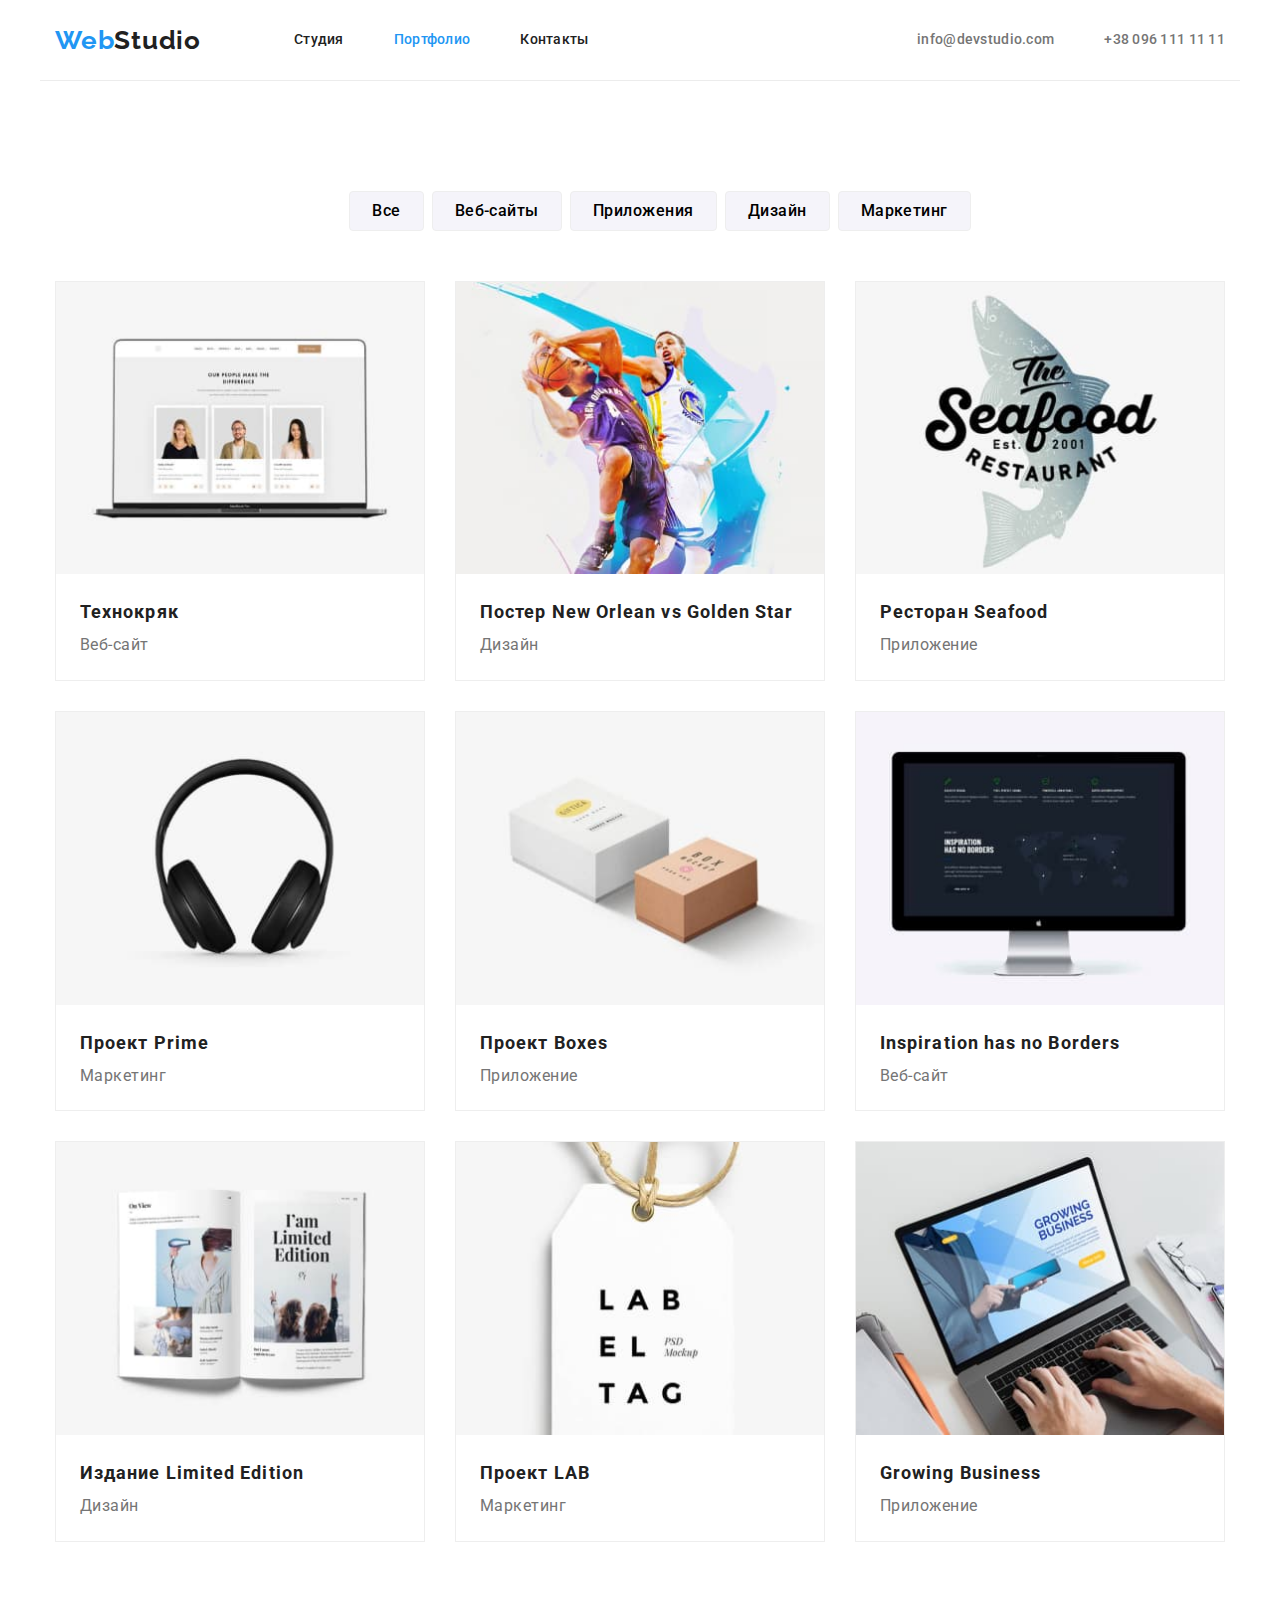
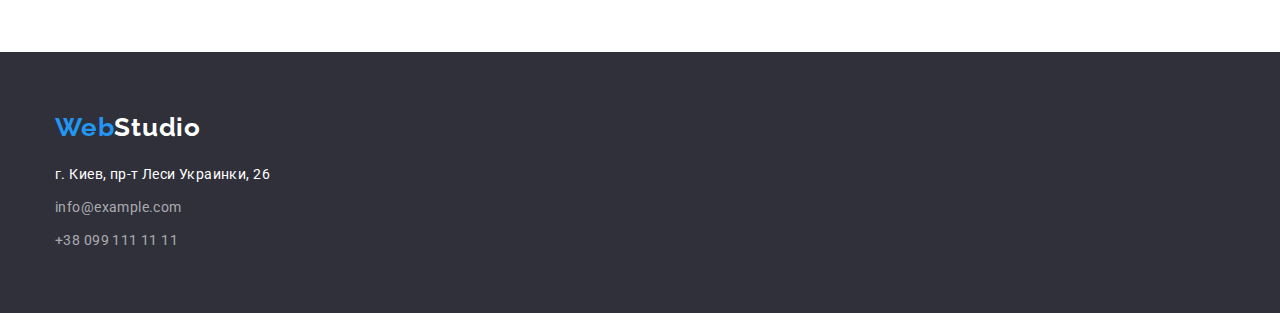
==== commit 005ad077: "update with using validator" ====
--- a/portfolio.html
+++ b/portfolio.html
@@ -127,8 +127,7 @@
                         </a>
                     </li>
                 </ul>
-        </div>
-        </section>
+            </section>
         </div>
     </main>
     <footer class="footer">
--- a/css/styles.css
+++ b/css/styles.css
@@ -62,7 +62,6 @@
     width: 1200px;
     padding: 0 15px;
     margin: 0 auto;
-    outline: 1px solid tomato;
 }
 
 
@@ -72,21 +71,18 @@
     display: flex;
     align-items: center;
     border-bottom: 1px solid #ECECEC;
-    outline: 1px solid tomato;
 }
 
 .site-nav-items {
     display: flex;
     margin: 0px 0px 0px 93px;
     padding: 0;
-    outline: 1px solid tomato;
 }
 
 .nav-link,
 .contacts-link {
     padding: 32px 0px 32px 0px;
     display: block;
-    outline: 1px solid tomato;
 }
 
 .site-nav-items .item:not(:last-child) {
@@ -97,7 +93,6 @@
     display: flex;
     margin: 0px 0px 0px auto;
     padding: 0;
-    outline: 1px solid tomato;
 }
 
 .contacts .item:not(:last-child) {
@@ -110,7 +105,6 @@
 .features-items {
     display: flex;
     margin: 0;
-    outline: 1px solid tomato;
     padding-left: 0;
 }
 
@@ -120,7 +114,6 @@
 
 .features-items>.item {
     width: 270px;
-    outline: 1px solid tomato;
 }
 
 
@@ -128,14 +121,12 @@
 
 .what-doing-title {
     margin-bottom: 50px;
-    outline: 1px solid tomato;
 }
 
 .what-doing-items {
     display: flex;
     padding: 0px 0px 94px 0px;
     margin: 0;
-    outline: 1px solid tomato;
 }
 
 .what-doing-items .item:not(:last-child) {
@@ -147,14 +138,12 @@
 
 .our-team-main-title {
     margin-bottom: 50px;
-    outline: 1px solid tomato;
 }
 
 .our-team-items {
     display: flex;
     padding-left: 0px;
     margin: 0;
-    outline: 1px solid tomato;
 }
 
 .our-team-items .item {
@@ -163,7 +152,6 @@
     text-align: center;
     padding-bottom: 30px;
     background-color: var(--additional-color);
-    outline: 1px solid tomato;
 }
 
 .our-team-items .item:not(:last-child) {
@@ -173,7 +161,6 @@
 .our-team-items .our-team-title {
     margin-top: 30px;
     margin-bottom: 10px;
-    outline: 1px solid tomato;
 }
 
 
@@ -181,14 +168,12 @@
 
 .footer-container {
     padding: 60px 15px;
-    outline: 1px solid tomato;
 }
 
 .address-items {
     padding: 0;
     margin-top: 20px;
     margin-bottom: 0px;
-    outline: 1px solid tomato;
 }
 
 .address-items .item:not(:last-child) {
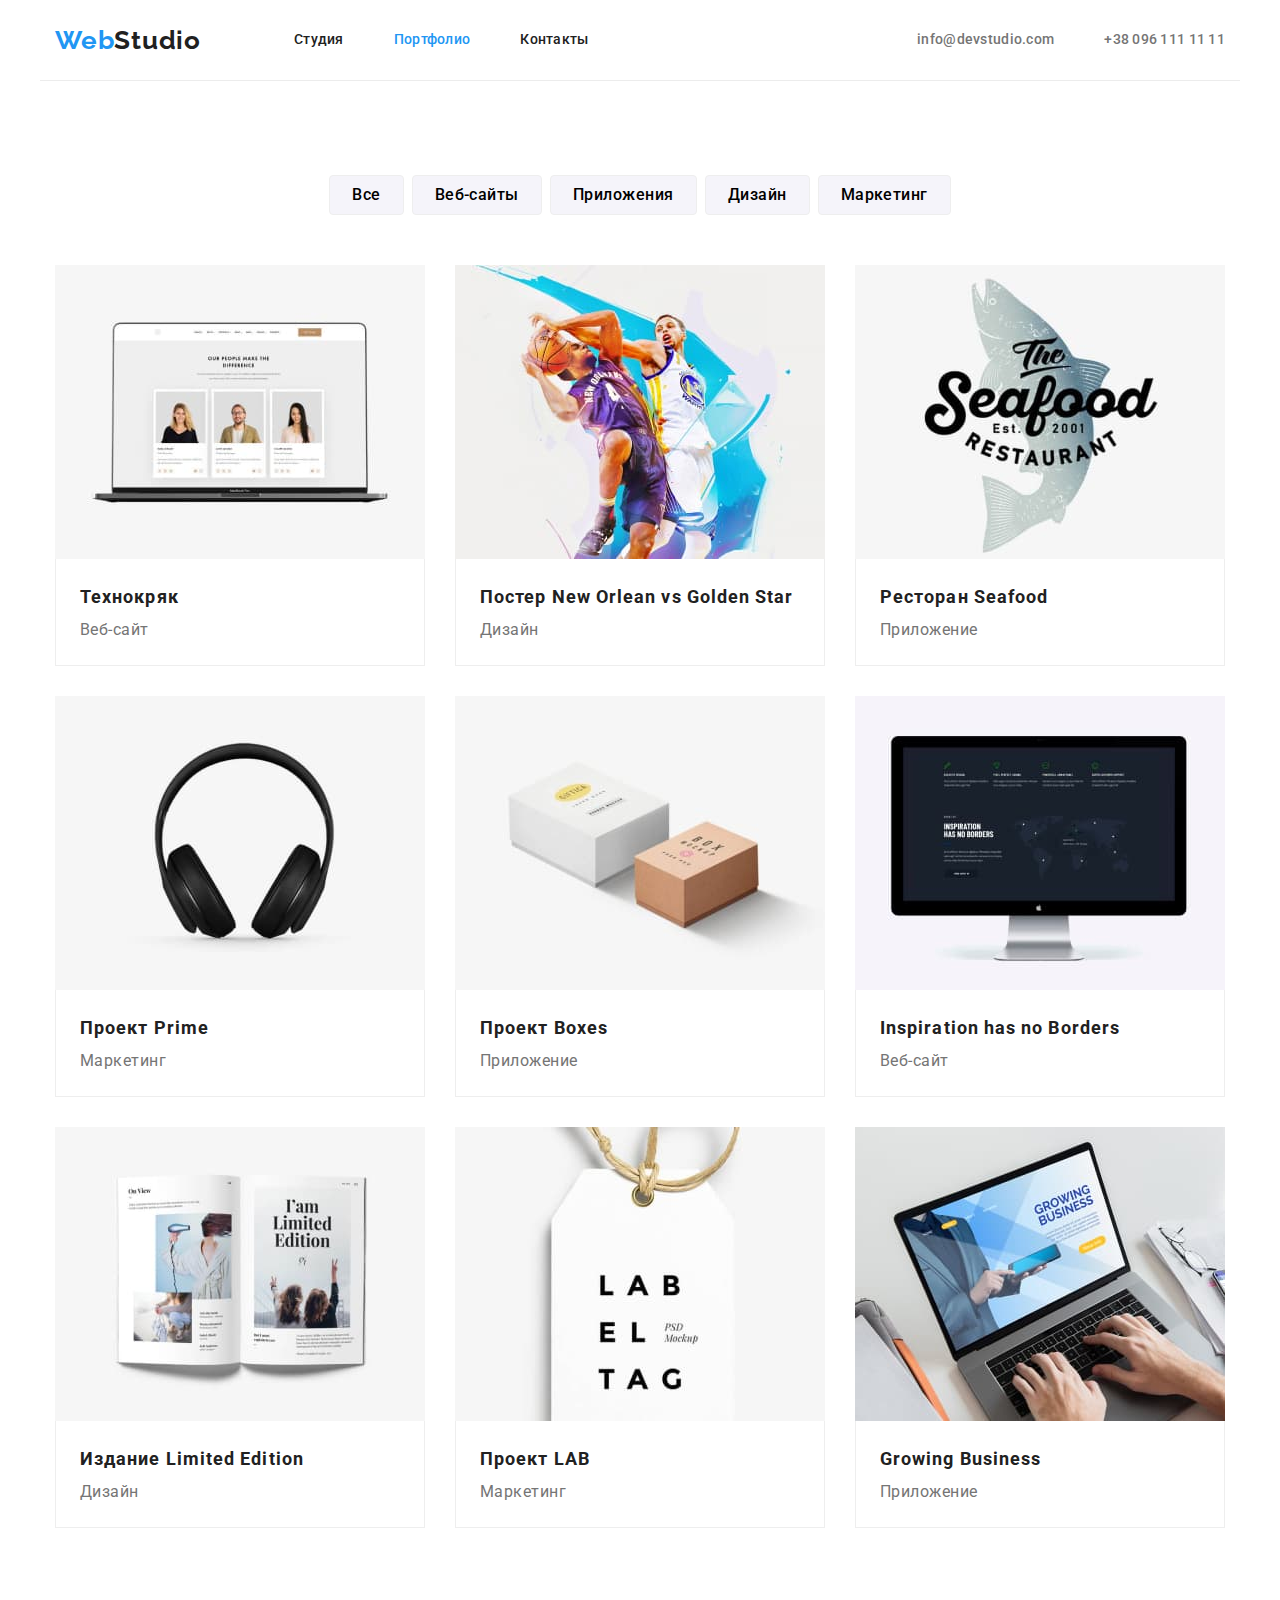
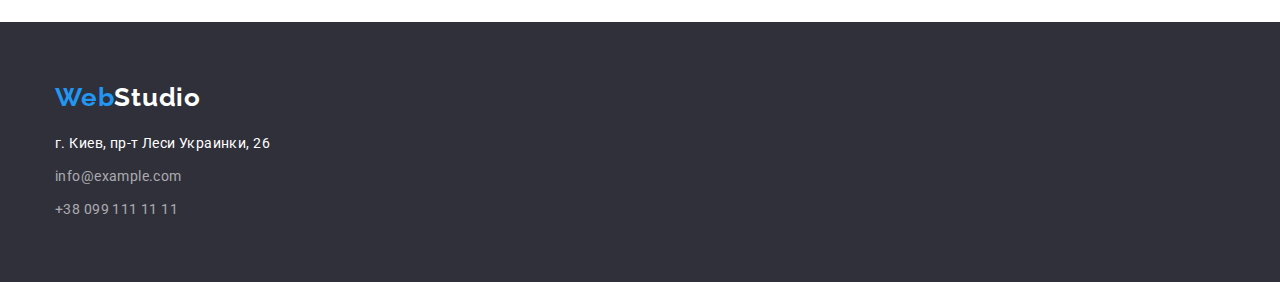
==== commit 8ef96773: "Правки от ментора" ====
--- a/portfolio.html
+++ b/portfolio.html
@@ -33,15 +33,13 @@
         <!-- Портфолио -->
         <div class="container container-portfolio">
             <section class="portfolio section">
-                <div class="filter-container">
-                    <ul class="filter">
-                        <li class="item"><button class="btn-filter" type="button">Все</button></li>
-                        <li class="item"><button class="btn-filter" type="button">Веб-сайты</button></li>
-                        <li class="item"><button class="btn-filter" type="button">Приложения</button></li>
-                        <li class="item"><button class="btn-filter" type="button">Дизайн</button></li>
-                        <li class="item"><button class="btn-filter" type="button">Маркетинг</button></li>
-                    </ul>
-                </div>
+                <ul class="filter">
+                    <li class="item"><button class="btn-filter" type="button">Все</button></li>
+                    <li class="item"><button class="btn-filter" type="button">Веб-сайты</button></li>
+                    <li class="item"><button class="btn-filter" type="button">Приложения</button></li>
+                    <li class="item"><button class="btn-filter" type="button">Дизайн</button></li>
+                    <li class="item"><button class="btn-filter" type="button">Маркетинг</button></li>
+                </ul>
                 <h1 class="hidden">Портфолио</h1>
                 <ul class="portfolio-items">
                     <li class="item">
--- a/css/styles.css
+++ b/css/styles.css
@@ -15,6 +15,8 @@
 
 ul {
     list-style: none;
+    margin: 0;
+    padding: 0;
 }
 
 a {
@@ -73,9 +75,12 @@
     border-bottom: 1px solid #ECECEC;
 }
 
+.site-nav {
+    margin-left: 93px;
+}
+
 .site-nav-items {
     display: flex;
-    margin: 0px 0px 0px 93px;
     padding: 0;
 }
 
@@ -91,7 +96,7 @@
 
 .contacts {
     display: flex;
-    margin: 0px 0px 0px auto;
+    margin-left: auto;
     padding: 0;
 }
 
@@ -119,14 +124,17 @@
 
 /* чем мы занимаемся */
 
+.what-doing {
+    padding-top: 0px;
+}
+
 .what-doing-title {
     margin-bottom: 50px;
 }
 
 .what-doing-items {
     display: flex;
-    padding: 0px 0px 94px 0px;
-    margin: 0;
+    padding: 0;
 }
 
 .what-doing-items .item:not(:last-child) {
@@ -150,7 +158,6 @@
     box-shadow: 0px 1px 3px rgba(0, 0, 0, 0.12), 0px 1px 1px rgba(0, 0, 0, 0.14), 0px 2px 1px rgba(0, 0, 0, 0.2);
     border-radius: 0px 0px 4px 4px;
     text-align: center;
-    padding-bottom: 30px;
     background-color: var(--additional-color);
 }
 
@@ -158,22 +165,27 @@
     margin-right: 30px;
 }
 
-.our-team-items .our-team-title {
-    margin-top: 30px;
+.our-team-items .item-content {
+    padding: 30px 0px;
+}
+
+.our-team-title {
     margin-bottom: 10px;
 }
 
 
 /* Футер */
 
+.footer {
+    padding: 60px 0px;
+}
+
 .footer-container {
-    padding: 60px 15px;
-}
-
-.address-items {
-    padding: 0;
+    padding: 0 15px;
+}
+
+.address {
     margin-top: 20px;
-    margin-bottom: 0px;
 }
 
 .address-items .item:not(:last-child) {
@@ -187,19 +199,20 @@
     display: flex;
     flex-wrap: wrap;
     padding: 0;
-    margin-top: -30px;
-    margin-left: -30px;
+    margin: -30px 0px 0px -30px;
 }
 
 .portfolio-items .item {
-    flex-basis: calc(100%/3 - 30px);
+    flex-basis: calc((100% - 90px)/3);
     margin-top: 30px;
     margin-left: 30px;
-    border: 1px solid #EEEEEE;
 }
 
 .portfolio-items .item-content {
     padding: 20px 24px;
+    border-left: 1px solid #EEEEEE;
+    border-bottom: 1px solid #EEEEEE;
+    border-right: 1px solid #EEEEEE;
 }
 
 .filter {
@@ -265,7 +278,7 @@
 .hero {
     background-color: #2F303A;
     text-align: center;
-    padding: 200px 0px 210px 0px;
+    padding: 200px 0px;
 }
 
 .hero .hero-title {
@@ -277,7 +290,8 @@
     letter-spacing: 0.06em;
     text-transform: uppercase;
     text-align: center;
-    padding: 0px 237px;
+    max-width: 696px;
+    margin: 0 auto;
     margin-bottom: 30px;
 }
 
